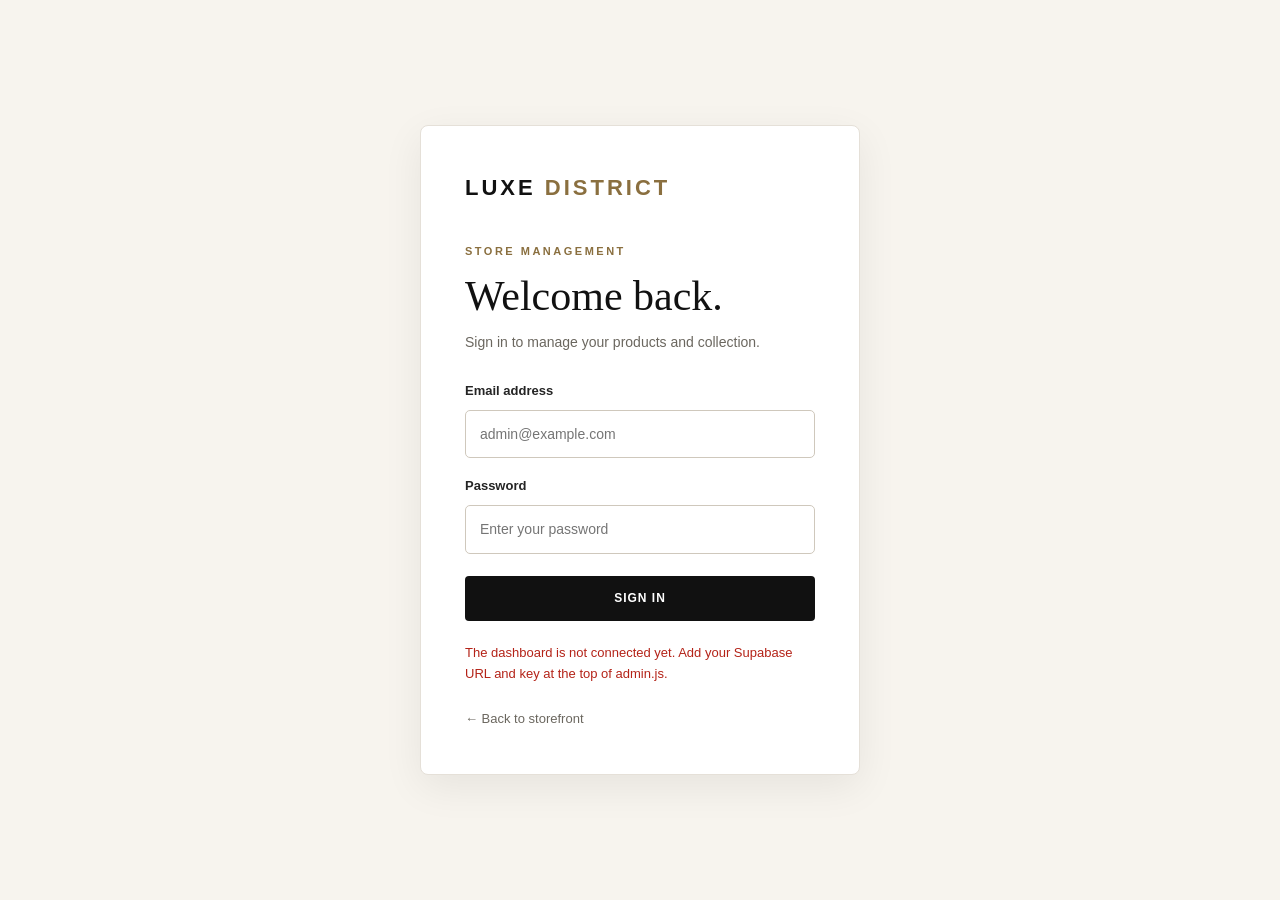
==== admin.html @ e8823451 "Add files via upload" ====
<!DOCTYPE html>
<html lang="en">
<head>
    <meta charset="UTF-8">
    <meta name="viewport" content="width=device-width, initial-scale=1.0">
    <!-- Keeps the admin page out of Google and other search engines -->
    <meta name="robots" content="noindex, nofollow">

    <title>LUXE DISTRICT | Admin Dashboard</title>
    <meta name="description" content="Manage products and inventory for LUXE DISTRICT.">

    <link rel="stylesheet" href="css/admin.css">

    <!-- Supabase library, pinned to one exact version (confirm it on npmjs.com/package/@supabase/supabase-js) -->
    <script src="https://cdn.jsdelivr.net/npm/@supabase/supabase-js@2.45.4/dist/umd/supabase.min.js" defer></script>
    <script src="js/admin.js" defer></script>
</head>

<body>

<div class="admin-page">

    <!-- ========== LOGIN ========== -->
    <main id="login-section" class="login-section">
        <div class="login-card">

            <a href="index.html" class="admin-brand">LUXE <span>DISTRICT</span></a>

            <p class="admin-label">STORE MANAGEMENT</p>
            <h1>Welcome back.</h1>
            <p class="login-description">Sign in to manage your products and collection.</p>

            <form id="login-form">
                <div class="form-group">
                    <label for="login-email">Email address</label>
                    <input type="email" id="login-email" name="email" placeholder="admin@example.com" autocomplete="username" required>
                </div>

                <div class="form-group">
                    <label for="login-password">Password</label>
                    <input type="password" id="login-password" name="password" placeholder="Enter your password" autocomplete="current-password" required>
                </div>

                <button type="submit" id="login-button" class="primary-button">Sign In</button>

                <p id="login-message" class="form-message" role="status" aria-live="polite" hidden></p>
            </form>

            <noscript><p class="form-message">Please turn on JavaScript to sign in.</p></noscript>

            <a href="index.html" class="back-link">← Back to storefront</a>

        </div>
    </main>


    <!-- ========== DASHBOARD ========== -->
    <div id="dashboard-section" hidden>

        <header class="dashboard-header">
            <a href="index.html" class="admin-brand">LUXE <span>DISTRICT</span></a>

            <div class="dashboard-header-actions">
                <a href="index.html" class="secondary-button" target="_blank" rel="noopener noreferrer">View Store</a>
                <button type="button" id="logout-button" class="logout-button">Log Out</button>
            </div>
        </header>

        <main class="dashboard-content">

            <div class="dashboard-heading">
                <div>
                    <p class="admin-label">STORE MANAGEMENT</p>
                    <h1 id="dashboard-title" tabindex="-1">Dashboard</h1>
                    <p class="dashboard-description">Manage your collection from one place.</p>
                </div>

                <div class="dashboard-status">
                    <span class="status-dot" aria-hidden="true"></span>
                    Admin Panel
                </div>
            </div>

            <div id="dashboard-message" class="dashboard-message" role="status" aria-live="polite" hidden></div>


            <!-- ===== ADD / EDIT PRODUCT ===== -->
            <section class="admin-panel product-editor" aria-labelledby="editor-heading">

                <div class="panel-heading">
                    <div>
                        <p class="admin-label">INVENTORY</p>
                        <h2 id="editor-heading">Add a new product</h2>
                    </div>
                    <span class="panel-number" aria-hidden="true">01</span>
                </div>

                <form id="product-form">
                    <input type="hidden" id="product-id">

                    <div class="form-grid">

                        <div class="form-group full-width">
                            <label for="product-name">Product name *</label>
                            <input type="text" id="product-name" name="name" placeholder="e.g. The Signature Handbag" maxlength="120" required>
                        </div>

                        <div class="form-group">
                            <label for="product-category">Category *</label>
                            <select id="product-category" name="category" required>
                                <option value="">Select a category</option>
                                <option value="clothing">Clothing</option>
                                <option value="bags">Bags</option>
                                <option value="shoes">Shoes</option>
                                <option value="perfume">Fragrances</option>
                            </select>
                        </div>

                        <div class="form-group">
                            <label for="product-price">Selling price (₦) *</label>
                            <input type="number" id="product-price" name="price" placeholder="35000" min="0" step="0.01" inputmode="decimal" required>
                        </div>

                        <div class="form-group">
                            <label for="product-old-price">Previous price (₦)</label>
                            <input type="number" id="product-old-price" name="old_price" placeholder="45000" min="0" step="0.01" inputmode="decimal">
                        </div>

                        <div class="form-group">
                            <label for="product-stock">Available stock *</label>
                            <input type="number" id="product-stock" name="stock" value="1" min="0" step="1" inputmode="numeric" required>
                        </div>

                        <div class="form-group">
                            <label for="product-badge">Product badge</label>
                            <select id="product-badge" name="badge">
                                <option value="">No badge</option>
                                <option value="NEW">NEW</option>
                                <option value="SALE">SALE</option>
                                <option value="BESTSELLER">BESTSELLER</option>
                                <option value="LIMITED EDITION">LIMITED EDITION</option>
                            </select>
                        </div>

                        <div class="form-group full-width">
                            <label for="product-image">Product image *</label>
                            <input type="file" id="product-image" name="image" accept="image/jpeg,image/png,image/webp,image/avif" aria-describedby="image-help">

                            <small class="field-help" id="image-help">
                                Choose an image from your computer. Maximum file size: 5 MB.
                                When editing, select a new image only if you want to replace the existing one.
                            </small>

                            <div id="image-preview-container" class="image-preview-container" hidden>
                                <img id="image-preview" src="" alt="Product image preview">
                                <button type="button" id="remove-preview-button" class="text-button" hidden>Clear selected image</button>
                            </div>
                        </div>

                        <div class="form-group full-width">
                            <label for="product-description">Product description *</label>
                            <textarea id="product-description" name="description" rows="5" maxlength="2000" placeholder="Describe the product..." required></textarea>
                        </div>

                        <div class="form-group full-width">
                            <label class="checkbox-label">
                                <input type="checkbox" id="product-active" checked>
                                <span>Make this product visible in the store</span>
                            </label>
                        </div>

                    </div>

                    <div class="form-actions">
                        <button type="submit" id="save-product-button" class="primary-button">Save Product</button>
                        <button type="button" id="cancel-edit-button" class="secondary-button" hidden>Cancel Editing</button>
                    </div>
                </form>

            </section>


            <!-- ===== HOMEPAGE FEATURE CARDS ===== -->
            <section class="admin-panel" aria-labelledby="homepage-cards-heading">

                <div class="panel-heading">
                    <div>
                        <p class="admin-label">STOREFRONT CONTENT</p>
                        <h2 id="homepage-cards-heading">Homepage Feature Cards</h2>
                        <p class="dashboard-description">
                            Update the images and text displayed in the "New to the District" section.
                        </p>
                    </div>
                    <span class="panel-number" aria-hidden="true">02</span>
                </div>

                <form id="homepage-cards-form">

                <!-- Card 1 -->
                <div class="card-editor" role="group" aria-labelledby="card-1-title">

                    <div class="card-editor-header">
                        <h3 id="card-1-title">Card 1 — Everyday Edit</h3>
                        <span class="unsaved-badge" id="card-1-unsaved" hidden>Unsaved changes</span>
                    </div>

                    <div class="card-editor-layout">

                        <div class="form-grid card-editor-fields">

                            <div class="form-group">
                                <label for="card-1-eyebrow">Eyebrow text</label>
                                <input type="text" id="card-1-eyebrow" maxlength="80" required>
                            </div>

                            <div class="form-group">
                                <label for="card-1-heading">Heading</label>
                                <input type="text" id="card-1-heading" maxlength="120" required>
                            </div>

                            <div class="form-group full-width">
                                <label for="card-1-image-url">Image URL (optional)</label>
                                <input type="url" id="card-1-image-url" placeholder="Paste an HTTPS image URL, or leave blank to upload">

                                <small class="field-help">
                                    Enter an image URL OR upload an image below. If both are provided,
                                    the uploaded image will be used.
                                </small>

                                <label for="card-1-image-file">Upload image from your computer</label>
                                <input type="file" id="card-1-image-file" accept="image/jpeg,image/png,image/webp,image/avif">

                                <button type="button" id="card-1-remove-image" class="secondary-button" hidden>Remove Selected Image</button>

                                <small class="field-help">Accepted formats: JPEG, PNG, WebP, AVIF. Maximum size: 5 MB.</small>
                            </div>

                            <div class="form-group">
                                <label for="card-1-image-alt">Image description</label>
                                <input type="text" id="card-1-image-alt" value="Woman in a modern everyday outfit" maxlength="200" required>
                            </div>

                            <div class="form-group">
                                <label for="card-1-link-url">Destination link</label>
                                <input type="text" id="card-1-link-url" value="#shop" maxlength="500" placeholder="#shop" required>
                            </div>

                        </div>

                        <!-- Live preview: only changes in this admin page until you click Save -->
                        <aside class="card-live-preview" aria-label="Live preview of the first homepage card">
                            <p class="admin-label">Live preview</p>

                            <div class="live-card is-empty" id="card-1-live-frame">
                                <img
                                    id="card-1-image-preview"
                                    class="homepage-image-preview"
                                    alt="Preview of the first homepage feature image"
                                    hidden
                                >
                                <p class="live-card-empty" id="card-1-live-empty">No image selected</p>

                                <div class="live-card-caption">
                                    <span id="card-1-live-eyebrow"></span>
                                    <p class="live-card-heading" id="card-1-live-heading"></p>
                                </div>
                            </div>

                            <dl class="live-card-meta">
                                <dt>Image description</dt>
                                <dd id="card-1-live-alt"></dd>
                                <dt>Links to</dt>
                                <dd id="card-1-live-link"></dd>
                            </dl>

                            <p class="field-help">
                                Preview only. Your storefront changes after you click
                                &ldquo;Save Homepage Cards&rdquo;.
                            </p>
                        </aside>

                    </div>
                </div>

                <!-- Card 2 -->
                <div class="card-editor" role="group" aria-labelledby="card-2-title">

                    <div class="card-editor-header">
                        <h3 id="card-2-title">Card 2 — Accessory Edit</h3>
                        <span class="unsaved-badge" id="card-2-unsaved" hidden>Unsaved changes</span>
                    </div>

                    <div class="card-editor-layout">

                        <div class="form-grid card-editor-fields">

                            <div class="form-group">
                                <label for="card-2-eyebrow">Eyebrow text</label>
                                <input type="text" id="card-2-eyebrow" maxlength="80" required>
                            </div>

                            <div class="form-group">
                                <label for="card-2-heading">Heading</label>
                                <input type="text" id="card-2-heading" maxlength="120" required>
                            </div>

                            <div class="form-group full-width">
                                <label for="card-2-image-url">Image URL (optional)</label>
                                <input type="url" id="card-2-image-url" placeholder="Paste an HTTPS image URL, or leave blank to upload">

                                <small class="field-help">
                                    Enter an image URL OR upload an image below. If both are provided,
                                    the uploaded image will be used.
                                </small>

                                <label for="card-2-image-file">Upload image from your computer</label>
                                <input type="file" id="card-2-image-file" accept="image/jpeg,image/png,image/webp,image/avif">

                                <button type="button" id="card-2-remove-image" class="secondary-button" hidden>Remove Selected Image</button>

                                <small class="field-help">Accepted formats: JPEG, PNG, WebP, AVIF. Maximum size: 5 MB.</small>
                            </div>

                            <div class="form-group">
                                <label for="card-2-image-alt">Image description</label>
                                <input type="text" id="card-2-image-alt" value="Handbag styled with accessories" maxlength="200" required>
                            </div>

                            <div class="form-group">
                                <label for="card-2-link-url">Destination link</label>
                                <input type="text" id="card-2-link-url" value="#shop" maxlength="500" placeholder="#shop" required>
                            </div>

                        </div>

                        <!-- Live preview: only changes in this admin page until you click Save -->
                        <aside class="card-live-preview" aria-label="Live preview of the second homepage card">
                            <p class="admin-label">Live preview</p>

                            <div class="live-card is-empty" id="card-2-live-frame">
                                <img
                                    id="card-2-image-preview"
                                    class="homepage-image-preview"
                                    alt="Preview of the second homepage feature image"
                                    hidden
                                >
                                <p class="live-card-empty" id="card-2-live-empty">No image selected</p>

                                <div class="live-card-caption">
                                    <span id="card-2-live-eyebrow"></span>
                                    <p class="live-card-heading" id="card-2-live-heading"></p>
                                </div>
                            </div>

                            <dl class="live-card-meta">
                                <dt>Image description</dt>
                                <dd id="card-2-live-alt"></dd>
                                <dt>Links to</dt>
                                <dd id="card-2-live-link"></dd>
                            </dl>

                            <p class="field-help">
                                Preview only. Your storefront changes after you click
                                &ldquo;Save Homepage Cards&rdquo;.
                            </p>
                        </aside>

                    </div>
                </div>

                    <div class="form-actions">
                        <button type="submit" id="save-homepage-cards-button" class="primary-button">Save Homepage Cards</button>
                    </div>

                    <p id="homepage-cards-message" class="form-message" role="status" aria-live="polite" hidden></p>
                </form>

            </section>


            <!-- ===== PRODUCT COLLECTION ===== -->
            <section class="admin-panel inventory-panel" aria-labelledby="inventory-heading">

                <div class="panel-heading">
                    <div>
                        <p class="admin-label">YOUR COLLECTION</p>
                        <h2 id="inventory-heading">Manage products</h2>
                    </div>
                    <span id="product-count" class="product-count" role="status">0 products</span>
                </div>

                <div class="inventory-toolbar">
                    <div class="form-group search-group">
                        <label for="inventory-search">Search products</label>
                        <input type="search" id="inventory-search" placeholder="Search by product name...">
                    </div>

                    <div class="form-group filter-group">
                        <label for="inventory-category-filter">Filter category</label>
                        <select id="inventory-category-filter">
                            <option value="all">All categories</option>
                            <option value="clothing">Clothing</option>
                            <option value="bags">Bags</option>
                            <option value="shoes">Shoes</option>
                            <option value="perfume">Fragrances</option>
                        </select>
                    </div>
                </div>

                <div id="inventory-loading" class="inventory-state">Loading your collection...</div>
                <div id="inventory-empty" class="inventory-state" hidden>No products found.</div>
                <div id="inventory-list" class="inventory-list"></div>

            </section>

            <footer class="dashboard-footer">
                <p>&copy; <span id="admin-year"></span> LUXE DISTRICT</p>
                <p>Premium style. Effortless management.</p>
            </footer>

        </main>

    </div>

</div>

</body>
</html>
---- css/admin.css ----
/* =========================================
   LUXE DISTRICT ADMIN DASHBOARD
   Premium black, ivory and gold design
   ========================================= */

:root {
    --admin-black: #111111;
    --admin-ivory: #F7F4EE;
    --admin-beige: #D8C8B4;
    --admin-gold: #B79A68;
    --admin-gold-text: #8A6F3F; /* darker gold, readable on white */
    --admin-white: #FFFFFF;
    --admin-text: #242424;
    --admin-muted: #6B675F;
    --admin-border: #E5E0D8;
    --admin-success: #286749;
    --admin-danger: #B42318;
    --admin-radius: 8px;
    --admin-shadow: 0 12px 40px rgba(17, 17, 17, 0.07);
}

* { box-sizing: border-box; }
html { scroll-behavior: smooth; }
body { margin: 0; background: var(--admin-ivory); color: var(--admin-text); font-family: Arial, Helvetica, sans-serif; font-size: 14px; line-height: 1.6; }
button, input, select, textarea { font: inherit; }
button { cursor: pointer; }
button:disabled { cursor: not-allowed; opacity: 0.65; }
a { color: inherit; text-decoration: none; }
[hidden] { display: none !important; }

/* Visible keyboard focus */
button:focus-visible, a:focus-visible, summary:focus-visible { outline: 2px solid var(--admin-gold-text); outline-offset: 3px; }
h1:focus { outline: none; }


/* BRAND */
.admin-brand { display: inline-block; color: var(--admin-black); font-size: 22px; font-weight: 800; letter-spacing: 3px; white-space: nowrap; }
.admin-brand span { color: var(--admin-gold-text); }
.admin-label { margin: 0 0 10px; color: var(--admin-gold-text); font-size: 11px; font-weight: 800; letter-spacing: 2.5px; text-transform: uppercase; }


/* LOGIN */
.admin-page { min-height: 100vh; }
.login-section { display: flex; flex-direction: column; align-items: center; justify-content: center; min-height: 100vh; padding: 35px 20px; }
.login-card { width: 100%; max-width: 440px; padding: 44px; background: var(--admin-white); border: 1px solid var(--admin-border); border-radius: var(--admin-radius); box-shadow: var(--admin-shadow); }
.login-card > .admin-brand { margin-bottom: 38px; }
.login-card h1 { margin: 0 0 10px; color: var(--admin-black); font-family: Georgia, "Times New Roman", serif; font-size: clamp(32px, 5vw, 42px); font-weight: 400; line-height: 1.2; }
.login-description, .dashboard-description { margin: 0 0 28px; color: var(--admin-muted); }
#login-form { display: grid; gap: 18px; }
.back-link { display: inline-block; margin-top: 25px; color: var(--admin-muted); font-size: 13px; transition: color 0.2s ease; }
.back-link:hover { color: var(--admin-gold-text); }


/* FORMS */
.form-group { display: flex; flex-direction: column; gap: 8px; min-width: 0; }
.form-group label { color: var(--admin-text); font-size: 13px; font-weight: 700; }
.form-group input, .form-group select, .form-group textarea { width: 100%; min-height: 46px; padding: 12px 14px; color: var(--admin-text); background: var(--admin-white); border: 1px solid #CFC8BC; border-radius: 5px; transition: border-color 0.2s ease, box-shadow 0.2s ease; }
.form-group textarea { min-height: 120px; resize: vertical; }
.form-group input:focus, .form-group select:focus, .form-group textarea:focus { outline: none; border-color: var(--admin-gold-text); box-shadow: 0 0 0 3px rgba(138, 111, 63, 0.28); }
.form-group input[type="file"] { padding: 10px; }
.field-help { color: var(--admin-muted); font-size: 12px; line-height: 1.7; }
.form-message { min-height: 20px; margin: 4px 0 0; color: var(--admin-danger); font-size: 13px; overflow-wrap: anywhere; }
.form-message.success { color: var(--admin-success); }
.checkbox-label { display: flex; align-items: center; gap: 10px; cursor: pointer; }
.checkbox-label input { width: 18px; height: 18px; min-height: 0; accent-color: var(--admin-black); }
.checkbox-label input:focus-visible { outline: 2px solid var(--admin-gold-text); outline-offset: 3px; }
.checkbox-label span { font-size: 13px; }


/* BUTTONS */
.primary-button, .secondary-button, .logout-button { display: inline-flex; align-items: center; justify-content: center; gap: 8px; min-height: 44px; padding: 12px 20px; border: 1px solid transparent; border-radius: 4px; font-size: 12px; font-weight: 800; letter-spacing: 1px; text-align: center; text-transform: uppercase; transition: background 0.2s ease, color 0.2s ease, border-color 0.2s ease, transform 0.2s ease; }
.primary-button { color: var(--admin-white); background: var(--admin-black); }
.primary-button:hover:not(:disabled) { background: #302B24; transform: translateY(-1px); }
.login-card .primary-button { width: 100%; margin-top: 4px; }
.secondary-button { color: var(--admin-black); background: transparent; border-color: #CFC8BC; }
.secondary-button:hover:not(:disabled) { border-color: var(--admin-gold-text); background: var(--admin-ivory); }
.logout-button { color: var(--admin-white); background: var(--admin-black); }
.logout-button:hover:not(:disabled) { background: #39332B; }
.text-button { padding: 5px 0; color: var(--admin-danger); background: transparent; border: 0; font-size: 13px; text-align: left; }
.text-button:hover { text-decoration: underline; }


/* DASHBOARD HEADER */
.dashboard-header { position: sticky; top: 0; z-index: 10; display: flex; align-items: center; justify-content: space-between; gap: 20px; min-height: 76px; padding: 15px 5%; background: var(--admin-white); border-bottom: 1px solid var(--admin-border); }
.dashboard-header-actions { display: flex; align-items: center; gap: 12px; }


/* DASHBOARD CONTENT */
.dashboard-content { width: min(1180px, 90%); margin: 0 auto; padding: 48px 0 25px; }
.dashboard-heading { display: flex; align-items: flex-end; justify-content: space-between; gap: 20px; margin-bottom: 32px; }
.dashboard-heading h1 { margin: 0 0 8px; color: var(--admin-black); font-family: Georgia, "Times New Roman", serif; font-size: clamp(36px, 5vw, 52px); font-weight: 400; line-height: 1.1; }
.dashboard-description { margin-bottom: 0; }
.dashboard-status { display: inline-flex; align-items: center; gap: 8px; padding: 8px 12px; color: var(--admin-muted); background: var(--admin-white); border: 1px solid var(--admin-border); border-radius: 30px; font-size: 12px; white-space: nowrap; }
.status-dot { width: 7px; height: 7px; background: var(--admin-success); border-radius: 50%; }


/* PANELS */
.admin-panel { margin-bottom: 26px; padding: 30px; background: var(--admin-white); border: 1px solid var(--admin-border); border-radius: var(--admin-radius); box-shadow: 0 4px 18px rgba(17, 17, 17, 0.025); }
.panel-heading { display: flex; align-items: center; justify-content: space-between; gap: 20px; margin-bottom: 28px; padding-bottom: 20px; border-bottom: 1px solid var(--admin-border); }
.panel-heading h2 { margin: 0; color: var(--admin-black); font-family: Georgia, "Times New Roman", serif; font-size: 26px; font-weight: 400; line-height: 1.3; }
.panel-number { color: var(--admin-beige); font-family: Georgia, "Times New Roman", serif; font-size: 36px; }
.product-count { color: var(--admin-muted); font-size: 13px; }


/* PRODUCT EDITOR */
.form-grid { display: grid; grid-template-columns: repeat(2, minmax(0, 1fr)); gap: 22px; }
.full-width { grid-column: 1 / -1; }
.form-actions { display: flex; flex-wrap: wrap; gap: 12px; margin-top: 28px; padding-top: 22px; border-top: 1px solid var(--admin-border); }
.image-preview-container { display: flex; flex-direction: column; align-items: flex-start; gap: 10px; margin-top: 12px; }
.image-preview-container img { display: block; width: 160px; height: 180px; object-fit: cover; background: var(--admin-ivory); border: 1px solid var(--admin-border); border-radius: 5px; }


/* INVENTORY TOOLBAR, STATES AND MESSAGES */
.inventory-toolbar { display: grid; grid-template-columns: minmax(0, 2fr) minmax(180px, 1fr); gap: 18px; margin-bottom: 26px; }
.inventory-state { padding: 35px 15px; color: var(--admin-muted); background: var(--admin-ivory); border-radius: 5px; font-size: 14px; text-align: center; }
.dashboard-message { margin-bottom: 22px; padding: 13px 16px; color: var(--admin-text); background: #F0EADF; border-left: 3px solid var(--admin-gold); border-radius: 3px; overflow-wrap: anywhere; }
.dashboard-message.error { color: var(--admin-danger); background: #FEF3F2; border-left-color: var(--admin-danger); }
.dashboard-message.success { color: var(--admin-success); background: #ECFDF3; border-left-color: var(--admin-success); }


/* INVENTORY PRODUCT CARDS (class names match admin.js) */
.inventory-list { display: grid; grid-template-columns: repeat(3, minmax(0, 1fr)); gap: 20px; }
.inventory-item { min-width: 0; overflow: hidden; background: var(--admin-white); border: 1px solid var(--admin-border); border-radius: 6px; transition: box-shadow 0.2s ease, transform 0.2s ease; }
.inventory-item:hover { box-shadow: var(--admin-shadow); transform: translateY(-2px); }
.inventory-item-image { display: block; width: 100%; height: 230px; object-fit: cover; background: var(--admin-ivory); }
.inventory-item-content { padding: 16px; }
.inventory-item-category { margin: 0 0 6px; color: var(--admin-gold-text); font-size: 11px; font-weight: 800; letter-spacing: 1.5px; text-transform: uppercase; }
.inventory-item-name { margin: 0 0 8px; color: var(--admin-black); font-family: Georgia, "Times New Roman", serif; font-size: 19px; font-weight: 400; overflow-wrap: anywhere; }
.inventory-item-price { margin: 0 0 8px; font-weight: 800; }
.inventory-item-stock, .inventory-item-status { margin: 0 0 8px; color: var(--admin-muted); font-size: 12px; }
.inventory-item-status.is-active { color: var(--admin-success); }
.inventory-item-status.is-inactive { color: var(--admin-danger); }
.inventory-item-actions { display: flex; flex-wrap: wrap; gap: 8px; margin-top: 15px; padding-top: 12px; border-top: 1px solid var(--admin-border); }
.inventory-item-actions button { flex: 1; min-width: 75px; min-height: 40px; padding: 9px 10px; color: var(--admin-black); background: var(--admin-ivory); border: 1px solid var(--admin-border); border-radius: 3px; font-size: 11px; font-weight: 800; text-transform: uppercase; }
.inventory-item-actions button:hover { border-color: var(--admin-gold-text); }
.inventory-item-actions button:focus-visible { outline: 2px solid var(--admin-gold-text); outline-offset: 2px; }
.inventory-item-actions .delete-product-button { color: var(--admin-danger); }


/* FOOTER */
.dashboard-footer { display: flex; align-items: center; justify-content: space-between; gap: 15px; padding: 15px 0; color: var(--admin-muted); font-size: 12px; }
.dashboard-footer p { margin: 0; }


/* RESPONSIVE */
@media (max-width: 900px) {
    .inventory-list { grid-template-columns: repeat(2, minmax(0, 1fr)); }
    .inventory-item-image { height: 250px; }
    .dashboard-content { padding-top: 35px; }
}

@media (max-width: 600px) {
    .login-card { padding: 30px 22px; }
    .admin-brand { font-size: 17px; letter-spacing: 2px; }
    .dashboard-header { align-items: flex-start; padding: 15px 5%; }
    .dashboard-header-actions { flex-wrap: wrap; justify-content: flex-end; gap: 7px; }
    .dashboard-header-actions .secondary-button, .dashboard-header-actions .logout-button { min-height: 40px; padding: 9px 12px; font-size: 11px; letter-spacing: 0.5px; }
    .dashboard-content { width: 92%; padding-top: 30px; }
    .dashboard-heading { align-items: flex-start; flex-direction: column; margin-bottom: 24px; }
    .dashboard-heading h1 { font-size: 39px; }
    .admin-panel { padding: 20px 16px; }
    .panel-heading h2 { font-size: 23px; }
    .form-grid { grid-template-columns: 1fr; gap: 18px; }
    .full-width { grid-column: auto; }
    .inventory-toolbar { grid-template-columns: 1fr; gap: 15px; }
    .inventory-list { grid-template-columns: 1fr; gap: 15px; }
    .inventory-item-image { height: 280px; }
    .form-actions { flex-direction: column; }
    .form-actions button { width: 100%; }
    .dashboard-footer { align-items: flex-start; flex-direction: column; gap: 5px; padding-bottom: 25px; }
}

@media (prefers-reduced-motion: reduce) {
    *, *::before, *::after { scroll-behavior: auto !important; transition-duration: 0.01ms !important; animation-duration: 0.01ms !important; animation-iteration-count: 1 !important; }
}

/* HOMEPAGE CARD EDITORS AND LIVE PREVIEW */
.card-editor { margin-bottom: 26px; padding: 24px; background: var(--admin-white); border: 1px solid var(--admin-border); border-radius: var(--admin-radius); }
.card-editor-header { display: flex; align-items: center; justify-content: space-between; gap: 12px; margin-bottom: 22px; }
.card-editor-header h3 { margin: 0; color: var(--admin-black); font-family: Georgia, "Times New Roman", serif; font-size: 21px; font-weight: 400; }
.unsaved-badge { padding: 4px 12px; color: var(--admin-gold-text); background: #F0EADF; border: 1px solid var(--admin-gold); border-radius: 30px; font-size: 12px; font-weight: 800; white-space: nowrap; }
.card-editor-layout { display: grid; grid-template-columns: minmax(0, 1fr) 300px; gap: 32px; align-items: start; }
.card-editor-fields .form-group > label:not(:first-child) { margin-top: 8px; }
.card-editor-fields .secondary-button { align-self: flex-start; }

.card-live-preview { position: sticky; top: 100px; min-width: 0; }
.live-card { position: relative; aspect-ratio: 4 / 5; overflow: hidden; background: var(--admin-beige); border-radius: 4px; }
.live-card::after { position: absolute; inset: 40% 0 0; background: linear-gradient(transparent, rgba(0, 0, 0, 0.62)); content: ""; pointer-events: none; }
.homepage-image-preview { position: absolute; inset: 0; display: block; width: 100%; height: 100%; object-fit: cover; }
.live-card-empty { position: absolute; inset: 0; display: none; place-items: center; margin: 0; padding: 24px; color: var(--admin-muted); font-size: 13px; text-align: center; }
.live-card.is-empty .live-card-empty { display: grid; }
.live-card.is-empty::after { display: none; }
.live-card-caption { position: absolute; right: 18px; bottom: 18px; left: 18px; z-index: 1; color: var(--admin-white); overflow-wrap: anywhere; }
.live-card.is-empty .live-card-caption { color: var(--admin-black); }
.live-card-caption span { font-size: 11px; font-weight: 700; letter-spacing: 1.5px; text-transform: uppercase; }
.live-card-heading { margin: 4px 0 0; font-family: Georgia, "Times New Roman", serif; font-size: 24px; line-height: 1.25; }
.is-placeholder { font-style: italic; opacity: 0.6; }

.live-card-meta { margin: 14px 0 10px; font-size: 13px; }
.live-card-meta dt { color: var(--admin-muted); font-size: 11px; font-weight: 800; letter-spacing: 1px; text-transform: uppercase; }
.live-card-meta dd { margin: 2px 0 10px; overflow-wrap: anywhere; }
.live-card-meta .is-invalid { color: var(--admin-danger); font-style: normal; opacity: 1; }

@media (max-width: 900px) {
    .card-editor-layout { grid-template-columns: 1fr; gap: 24px; }
    .card-live-preview { position: static; max-width: 320px; }
}
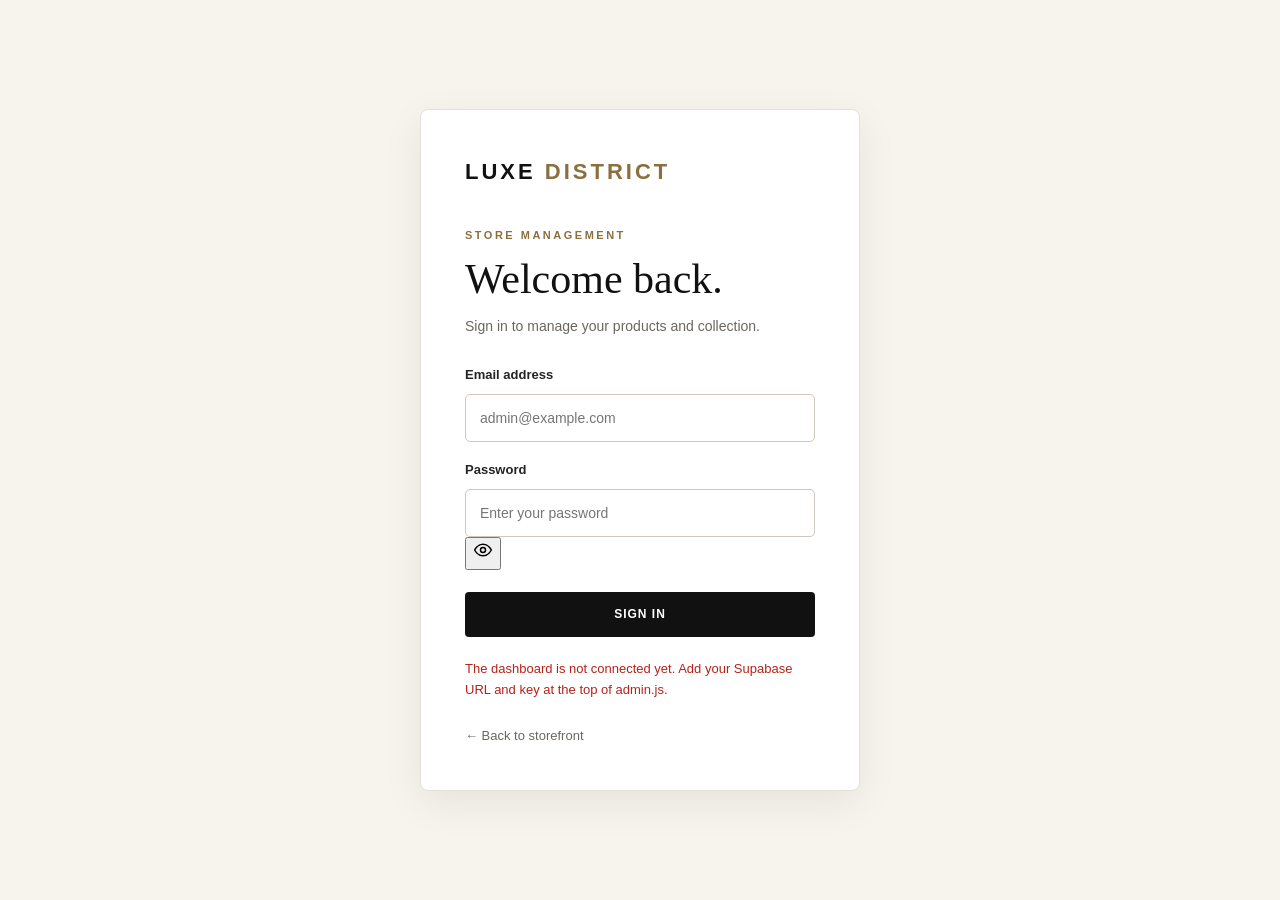
==== commit 5e38aed6: "Add files via upload" ====
--- a/admin.html
+++ b/admin.html
@@ -1,428 +1,442 @@
-<!DOCTYPE html>
-<html lang="en">
-<head>
-    <meta charset="UTF-8">
-    <meta name="viewport" content="width=device-width, initial-scale=1.0">
-    <!-- Keeps the admin page out of Google and other search engines -->
-    <meta name="robots" content="noindex, nofollow">
-
-    <title>LUXE DISTRICT | Admin Dashboard</title>
-    <meta name="description" content="Manage products and inventory for LUXE DISTRICT.">
-
-    <link rel="stylesheet" href="css/admin.css">
-
-    <!-- Supabase library, pinned to one exact version (confirm it on npmjs.com/package/@supabase/supabase-js) -->
-    <script src="https://cdn.jsdelivr.net/npm/@supabase/supabase-js@2.45.4/dist/umd/supabase.min.js" defer></script>
-    <script src="js/admin.js" defer></script>
-</head>
-
-<body>
-
-<div class="admin-page">
-
-    <!-- ========== LOGIN ========== -->
-    <main id="login-section" class="login-section">
-        <div class="login-card">
-
-            <a href="index.html" class="admin-brand">LUXE <span>DISTRICT</span></a>
-
-            <p class="admin-label">STORE MANAGEMENT</p>
-            <h1>Welcome back.</h1>
-            <p class="login-description">Sign in to manage your products and collection.</p>
-
-            <form id="login-form">
-                <div class="form-group">
-                    <label for="login-email">Email address</label>
-                    <input type="email" id="login-email" name="email" placeholder="admin@example.com" autocomplete="username" required>
-                </div>
-
-                <div class="form-group">
-                    <label for="login-password">Password</label>
-                    <input type="password" id="login-password" name="password" placeholder="Enter your password" autocomplete="current-password" required>
-                </div>
-
-                <button type="submit" id="login-button" class="primary-button">Sign In</button>
-
-                <p id="login-message" class="form-message" role="status" aria-live="polite" hidden></p>
-            </form>
-
-            <noscript><p class="form-message">Please turn on JavaScript to sign in.</p></noscript>
-
-            <a href="index.html" class="back-link">← Back to storefront</a>
-
-        </div>
-    </main>
-
-
-    <!-- ========== DASHBOARD ========== -->
-    <div id="dashboard-section" hidden>
-
-        <header class="dashboard-header">
-            <a href="index.html" class="admin-brand">LUXE <span>DISTRICT</span></a>
-
-            <div class="dashboard-header-actions">
-                <a href="index.html" class="secondary-button" target="_blank" rel="noopener noreferrer">View Store</a>
-                <button type="button" id="logout-button" class="logout-button">Log Out</button>
-            </div>
-        </header>
-
-        <main class="dashboard-content">
-
-            <div class="dashboard-heading">
-                <div>
-                    <p class="admin-label">STORE MANAGEMENT</p>
-                    <h1 id="dashboard-title" tabindex="-1">Dashboard</h1>
-                    <p class="dashboard-description">Manage your collection from one place.</p>
-                </div>
-
-                <div class="dashboard-status">
-                    <span class="status-dot" aria-hidden="true"></span>
-                    Admin Panel
-                </div>
-            </div>
-
-            <div id="dashboard-message" class="dashboard-message" role="status" aria-live="polite" hidden></div>
-
-
-            <!-- ===== ADD / EDIT PRODUCT ===== -->
-            <section class="admin-panel product-editor" aria-labelledby="editor-heading">
-
-                <div class="panel-heading">
-                    <div>
-                        <p class="admin-label">INVENTORY</p>
-                        <h2 id="editor-heading">Add a new product</h2>
-                    </div>
-                    <span class="panel-number" aria-hidden="true">01</span>
-                </div>
-
-                <form id="product-form">
-                    <input type="hidden" id="product-id">
-
-                    <div class="form-grid">
-
-                        <div class="form-group full-width">
-                            <label for="product-name">Product name *</label>
-                            <input type="text" id="product-name" name="name" placeholder="e.g. The Signature Handbag" maxlength="120" required>
-                        </div>
-
-                        <div class="form-group">
-                            <label for="product-category">Category *</label>
-                            <select id="product-category" name="category" required>
-                                <option value="">Select a category</option>
-                                <option value="clothing">Clothing</option>
-                                <option value="bags">Bags</option>
-                                <option value="shoes">Shoes</option>
-                                <option value="perfume">Fragrances</option>
-                            </select>
-                        </div>
-
-                        <div class="form-group">
-                            <label for="product-price">Selling price (₦) *</label>
-                            <input type="number" id="product-price" name="price" placeholder="35000" min="0" step="0.01" inputmode="decimal" required>
-                        </div>
-
-                        <div class="form-group">
-                            <label for="product-old-price">Previous price (₦)</label>
-                            <input type="number" id="product-old-price" name="old_price" placeholder="45000" min="0" step="0.01" inputmode="decimal">
-                        </div>
-
-                        <div class="form-group">
-                            <label for="product-stock">Available stock *</label>
-                            <input type="number" id="product-stock" name="stock" value="1" min="0" step="1" inputmode="numeric" required>
-                        </div>
-
-                        <div class="form-group">
-                            <label for="product-badge">Product badge</label>
-                            <select id="product-badge" name="badge">
-                                <option value="">No badge</option>
-                                <option value="NEW">NEW</option>
-                                <option value="SALE">SALE</option>
-                                <option value="BESTSELLER">BESTSELLER</option>
-                                <option value="LIMITED EDITION">LIMITED EDITION</option>
-                            </select>
-                        </div>
-
-                        <div class="form-group full-width">
-                            <label for="product-image">Product image *</label>
-                            <input type="file" id="product-image" name="image" accept="image/jpeg,image/png,image/webp,image/avif" aria-describedby="image-help">
-
-                            <small class="field-help" id="image-help">
-                                Choose an image from your computer. Maximum file size: 5 MB.
-                                When editing, select a new image only if you want to replace the existing one.
-                            </small>
-
-                            <div id="image-preview-container" class="image-preview-container" hidden>
-                                <img id="image-preview" src="" alt="Product image preview">
-                                <button type="button" id="remove-preview-button" class="text-button" hidden>Clear selected image</button>
-                            </div>
-                        </div>
-
-                        <div class="form-group full-width">
-                            <label for="product-description">Product description *</label>
-                            <textarea id="product-description" name="description" rows="5" maxlength="2000" placeholder="Describe the product..." required></textarea>
-                        </div>
-
-                        <div class="form-group full-width">
-                            <label class="checkbox-label">
-                                <input type="checkbox" id="product-active" checked>
-                                <span>Make this product visible in the store</span>
-                            </label>
-                        </div>
-
-                    </div>
-
-                    <div class="form-actions">
-                        <button type="submit" id="save-product-button" class="primary-button">Save Product</button>
-                        <button type="button" id="cancel-edit-button" class="secondary-button" hidden>Cancel Editing</button>
-                    </div>
-                </form>
-
-            </section>
-
-
-            <!-- ===== HOMEPAGE FEATURE CARDS ===== -->
-            <section class="admin-panel" aria-labelledby="homepage-cards-heading">
-
-                <div class="panel-heading">
-                    <div>
-                        <p class="admin-label">STOREFRONT CONTENT</p>
-                        <h2 id="homepage-cards-heading">Homepage Feature Cards</h2>
-                        <p class="dashboard-description">
-                            Update the images and text displayed in the "New to the District" section.
-                        </p>
-                    </div>
-                    <span class="panel-number" aria-hidden="true">02</span>
-                </div>
-
-                <form id="homepage-cards-form">
-
-                <!-- Card 1 -->
-                <div class="card-editor" role="group" aria-labelledby="card-1-title">
-
-                    <div class="card-editor-header">
-                        <h3 id="card-1-title">Card 1 — Everyday Edit</h3>
-                        <span class="unsaved-badge" id="card-1-unsaved" hidden>Unsaved changes</span>
-                    </div>
-
-                    <div class="card-editor-layout">
-
-                        <div class="form-grid card-editor-fields">
-
-                            <div class="form-group">
-                                <label for="card-1-eyebrow">Eyebrow text</label>
-                                <input type="text" id="card-1-eyebrow" maxlength="80" required>
-                            </div>
-
-                            <div class="form-group">
-                                <label for="card-1-heading">Heading</label>
-                                <input type="text" id="card-1-heading" maxlength="120" required>
-                            </div>
-
-                            <div class="form-group full-width">
-                                <label for="card-1-image-url">Image URL (optional)</label>
-                                <input type="url" id="card-1-image-url" placeholder="Paste an HTTPS image URL, or leave blank to upload">
-
-                                <small class="field-help">
-                                    Enter an image URL OR upload an image below. If both are provided,
-                                    the uploaded image will be used.
-                                </small>
-
-                                <label for="card-1-image-file">Upload image from your computer</label>
-                                <input type="file" id="card-1-image-file" accept="image/jpeg,image/png,image/webp,image/avif">
-
-                                <button type="button" id="card-1-remove-image" class="secondary-button" hidden>Remove Selected Image</button>
-
-                                <small class="field-help">Accepted formats: JPEG, PNG, WebP, AVIF. Maximum size: 5 MB.</small>
-                            </div>
-
-                            <div class="form-group">
-                                <label for="card-1-image-alt">Image description</label>
-                                <input type="text" id="card-1-image-alt" value="Woman in a modern everyday outfit" maxlength="200" required>
-                            </div>
-
-                            <div class="form-group">
-                                <label for="card-1-link-url">Destination link</label>
-                                <input type="text" id="card-1-link-url" value="#shop" maxlength="500" placeholder="#shop" required>
-                            </div>
-
-                        </div>
-
-                        <!-- Live preview: only changes in this admin page until you click Save -->
-                        <aside class="card-live-preview" aria-label="Live preview of the first homepage card">
-                            <p class="admin-label">Live preview</p>
-
-                            <div class="live-card is-empty" id="card-1-live-frame">
-                                <img
-                                    id="card-1-image-preview"
-                                    class="homepage-image-preview"
-                                    alt="Preview of the first homepage feature image"
-                                    hidden
-                                >
-                                <p class="live-card-empty" id="card-1-live-empty">No image selected</p>
-
-                                <div class="live-card-caption">
-                                    <span id="card-1-live-eyebrow"></span>
-                                    <p class="live-card-heading" id="card-1-live-heading"></p>
-                                </div>
-                            </div>
-
-                            <dl class="live-card-meta">
-                                <dt>Image description</dt>
-                                <dd id="card-1-live-alt"></dd>
-                                <dt>Links to</dt>
-                                <dd id="card-1-live-link"></dd>
-                            </dl>
-
-                            <p class="field-help">
-                                Preview only. Your storefront changes after you click
-                                &ldquo;Save Homepage Cards&rdquo;.
-                            </p>
-                        </aside>
-
-                    </div>
-                </div>
-
-                <!-- Card 2 -->
-                <div class="card-editor" role="group" aria-labelledby="card-2-title">
-
-                    <div class="card-editor-header">
-                        <h3 id="card-2-title">Card 2 — Accessory Edit</h3>
-                        <span class="unsaved-badge" id="card-2-unsaved" hidden>Unsaved changes</span>
-                    </div>
-
-                    <div class="card-editor-layout">
-
-                        <div class="form-grid card-editor-fields">
-
-                            <div class="form-group">
-                                <label for="card-2-eyebrow">Eyebrow text</label>
-                                <input type="text" id="card-2-eyebrow" maxlength="80" required>
-                            </div>
-
-                            <div class="form-group">
-                                <label for="card-2-heading">Heading</label>
-                                <input type="text" id="card-2-heading" maxlength="120" required>
-                            </div>
-
-                            <div class="form-group full-width">
-                                <label for="card-2-image-url">Image URL (optional)</label>
-                                <input type="url" id="card-2-image-url" placeholder="Paste an HTTPS image URL, or leave blank to upload">
-
-                                <small class="field-help">
-                                    Enter an image URL OR upload an image below. If both are provided,
-                                    the uploaded image will be used.
-                                </small>
-
-                                <label for="card-2-image-file">Upload image from your computer</label>
-                                <input type="file" id="card-2-image-file" accept="image/jpeg,image/png,image/webp,image/avif">
-
-                                <button type="button" id="card-2-remove-image" class="secondary-button" hidden>Remove Selected Image</button>
-
-                                <small class="field-help">Accepted formats: JPEG, PNG, WebP, AVIF. Maximum size: 5 MB.</small>
-                            </div>
-
-                            <div class="form-group">
-                                <label for="card-2-image-alt">Image description</label>
-                                <input type="text" id="card-2-image-alt" value="Handbag styled with accessories" maxlength="200" required>
-                            </div>
-
-                            <div class="form-group">
-                                <label for="card-2-link-url">Destination link</label>
-                                <input type="text" id="card-2-link-url" value="#shop" maxlength="500" placeholder="#shop" required>
-                            </div>
-
-                        </div>
-
-                        <!-- Live preview: only changes in this admin page until you click Save -->
-                        <aside class="card-live-preview" aria-label="Live preview of the second homepage card">
-                            <p class="admin-label">Live preview</p>
-
-                            <div class="live-card is-empty" id="card-2-live-frame">
-                                <img
-                                    id="card-2-image-preview"
-                                    class="homepage-image-preview"
-                                    alt="Preview of the second homepage feature image"
-                                    hidden
-                                >
-                                <p class="live-card-empty" id="card-2-live-empty">No image selected</p>
-
-                                <div class="live-card-caption">
-                                    <span id="card-2-live-eyebrow"></span>
-                                    <p class="live-card-heading" id="card-2-live-heading"></p>
-                                </div>
-                            </div>
-
-                            <dl class="live-card-meta">
-                                <dt>Image description</dt>
-                                <dd id="card-2-live-alt"></dd>
-                                <dt>Links to</dt>
-                                <dd id="card-2-live-link"></dd>
-                            </dl>
-
-                            <p class="field-help">
-                                Preview only. Your storefront changes after you click
-                                &ldquo;Save Homepage Cards&rdquo;.
-                            </p>
-                        </aside>
-
-                    </div>
-                </div>
-
-                    <div class="form-actions">
-                        <button type="submit" id="save-homepage-cards-button" class="primary-button">Save Homepage Cards</button>
-                    </div>
-
-                    <p id="homepage-cards-message" class="form-message" role="status" aria-live="polite" hidden></p>
-                </form>
-
-            </section>
-
-
-            <!-- ===== PRODUCT COLLECTION ===== -->
-            <section class="admin-panel inventory-panel" aria-labelledby="inventory-heading">
-
-                <div class="panel-heading">
-                    <div>
-                        <p class="admin-label">YOUR COLLECTION</p>
-                        <h2 id="inventory-heading">Manage products</h2>
-                    </div>
-                    <span id="product-count" class="product-count" role="status">0 products</span>
-                </div>
-
-                <div class="inventory-toolbar">
-                    <div class="form-group search-group">
-                        <label for="inventory-search">Search products</label>
-                        <input type="search" id="inventory-search" placeholder="Search by product name...">
-                    </div>
-
-                    <div class="form-group filter-group">
-                        <label for="inventory-category-filter">Filter category</label>
-                        <select id="inventory-category-filter">
-                            <option value="all">All categories</option>
-                            <option value="clothing">Clothing</option>
-                            <option value="bags">Bags</option>
-                            <option value="shoes">Shoes</option>
-                            <option value="perfume">Fragrances</option>
-                        </select>
-                    </div>
-                </div>
-
-                <div id="inventory-loading" class="inventory-state">Loading your collection...</div>
-                <div id="inventory-empty" class="inventory-state" hidden>No products found.</div>
-                <div id="inventory-list" class="inventory-list"></div>
-
-            </section>
-
-            <footer class="dashboard-footer">
-                <p>&copy; <span id="admin-year"></span> LUXE DISTRICT</p>
-                <p>Premium style. Effortless management.</p>
-            </footer>
-
-        </main>
-
-    </div>
-
-</div>
-
-</body>
+<!DOCTYPE html>
+<html lang="en">
+<head>
+    <meta charset="UTF-8">
+    <meta name="viewport" content="width=device-width, initial-scale=1.0">
+    <!-- Keeps the admin page out of Google and other search engines -->
+    <meta name="robots" content="noindex, nofollow">
+
+    <title>LUXE DISTRICT | Admin Dashboard</title>
+    <meta name="description" content="Manage products and inventory for LUXE DISTRICT.">
+
+    <link rel="stylesheet" href="css/admin.css">
+
+    <!-- Supabase library, pinned to one exact version (confirm it on npmjs.com/package/@supabase/supabase-js) -->
+    <script src="https://cdn.jsdelivr.net/npm/@supabase/supabase-js@2.45.4/dist/umd/supabase.min.js" defer></script>
+    <script src="js/admin.js" defer></script>
+</head>
+
+<body>
+
+<div class="admin-page">
+
+    <!-- ========== LOGIN ========== -->
+    <main id="login-section" class="login-section">
+        <div class="login-card">
+
+            <a href="index.html" class="admin-brand">LUXE <span>DISTRICT</span></a>
+
+            <p class="admin-label">STORE MANAGEMENT</p>
+            <h1>Welcome back.</h1>
+            <p class="login-description">Sign in to manage your products and collection.</p>
+
+            <form id="login-form">
+                <div class="form-group">
+                    <label for="login-email">Email address</label>
+                    <input type="email" id="login-email" name="email" placeholder="admin@example.com" autocomplete="username" required>
+                </div>
+
+                <div class="form-group">
+                    <label for="login-password">Password</label>
+                    <div class="password-field">
+                        <input type="password" id="login-password" name="password" placeholder="Enter your password" autocomplete="current-password" required>
+                        <button type="button" id="password-toggle" class="password-toggle" aria-label="Show password" aria-pressed="false" aria-controls="login-password">
+                            <svg class="icon-eye" width="20" height="20" viewBox="0 0 24 24" fill="none" stroke="currentColor" stroke-width="1.8" stroke-linecap="round" stroke-linejoin="round" aria-hidden="true" focusable="false">
+                                <path d="M2 12s3.6-7 10-7 10 7 10 7-3.6 7-10 7S2 12 2 12z"></path>
+                                <circle cx="12" cy="12" r="3"></circle>
+                            </svg>
+                            <svg class="icon-eye-off" width="20" height="20" viewBox="0 0 24 24" fill="none" stroke="currentColor" stroke-width="1.8" stroke-linecap="round" stroke-linejoin="round" aria-hidden="true" focusable="false" hidden>
+                                <path d="M17.9 17.9A10.1 10.1 0 0 1 12 19c-6.4 0-10-7-10-7a18.4 18.4 0 0 1 4.1-5.1"></path>
+                                <path d="M9.9 5.2A9.7 9.7 0 0 1 12 5c6.4 0 10 7 10 7a18.5 18.5 0 0 1-2.2 3.2"></path>
+                                <path d="M14.1 14.1a3 3 0 1 1-4.2-4.2"></path>
+                                <path d="M2 2l20 20"></path>
+                            </svg>
+                        </button>
+                    </div>
+                </div>
+
+                <button type="submit" id="login-button" class="primary-button">Sign In</button>
+
+                <p id="login-message" class="form-message" role="status" aria-live="polite" hidden></p>
+            </form>
+
+            <noscript><p class="form-message">Please turn on JavaScript to sign in.</p></noscript>
+
+            <a href="index.html" class="back-link">← Back to storefront</a>
+
+        </div>
+    </main>
+
+
+    <!-- ========== DASHBOARD ========== -->
+    <div id="dashboard-section" hidden>
+
+        <header class="dashboard-header">
+            <a href="index.html" class="admin-brand">LUXE <span>DISTRICT</span></a>
+
+            <div class="dashboard-header-actions">
+                <a href="index.html" class="secondary-button" target="_blank" rel="noopener noreferrer">View Store</a>
+                <button type="button" id="logout-button" class="logout-button">Log Out</button>
+            </div>
+        </header>
+
+        <main class="dashboard-content">
+
+            <div class="dashboard-heading">
+                <div>
+                    <p class="admin-label">STORE MANAGEMENT</p>
+                    <h1 id="dashboard-title" tabindex="-1">Dashboard</h1>
+                    <p class="dashboard-description">Manage your collection from one place.</p>
+                </div>
+
+                <div class="dashboard-status">
+                    <span class="status-dot" aria-hidden="true"></span>
+                    Admin Panel
+                </div>
+            </div>
+
+            <div id="dashboard-message" class="dashboard-message" role="status" aria-live="polite" hidden></div>
+
+
+            <!-- ===== ADD / EDIT PRODUCT ===== -->
+            <section class="admin-panel product-editor" aria-labelledby="editor-heading">
+
+                <div class="panel-heading">
+                    <div>
+                        <p class="admin-label">INVENTORY</p>
+                        <h2 id="editor-heading">Add a new product</h2>
+                    </div>
+                    <span class="panel-number" aria-hidden="true">01</span>
+                </div>
+
+                <form id="product-form">
+                    <input type="hidden" id="product-id">
+
+                    <div class="form-grid">
+
+                        <div class="form-group full-width">
+                            <label for="product-name">Product name *</label>
+                            <input type="text" id="product-name" name="name" placeholder="e.g. The Signature Handbag" maxlength="120" required>
+                        </div>
+
+                        <div class="form-group">
+                            <label for="product-category">Category *</label>
+                            <select id="product-category" name="category" required>
+                                <option value="">Select a category</option>
+                                <option value="clothing">Clothing</option>
+                                <option value="bags">Bags</option>
+                                <option value="shoes">Shoes</option>
+                                <option value="perfume">Fragrances</option>
+                            </select>
+                        </div>
+
+                        <div class="form-group">
+                            <label for="product-price">Selling price (₦) *</label>
+                            <input type="number" id="product-price" name="price" placeholder="35000" min="0" step="0.01" inputmode="decimal" required>
+                        </div>
+
+                        <div class="form-group">
+                            <label for="product-old-price">Previous price (₦)</label>
+                            <input type="number" id="product-old-price" name="old_price" placeholder="45000" min="0" step="0.01" inputmode="decimal">
+                        </div>
+
+                        <div class="form-group">
+                            <label for="product-stock">Available stock *</label>
+                            <input type="number" id="product-stock" name="stock" value="1" min="0" step="1" inputmode="numeric" required>
+                        </div>
+
+                        <div class="form-group">
+                            <label for="product-badge">Product badge</label>
+                            <select id="product-badge" name="badge">
+                                <option value="">No badge</option>
+                                <option value="NEW">NEW</option>
+                                <option value="SALE">SALE</option>
+                                <option value="BESTSELLER">BESTSELLER</option>
+                                <option value="LIMITED EDITION">LIMITED EDITION</option>
+                            </select>
+                        </div>
+
+                        <div class="form-group full-width">
+                            <label for="product-image">Product image *</label>
+                            <input type="file" id="product-image" name="image" accept="image/jpeg,image/png,image/webp,image/avif" aria-describedby="image-help">
+
+                            <small class="field-help" id="image-help">
+                                Choose an image from your computer. Maximum file size: 5 MB.
+                                When editing, select a new image only if you want to replace the existing one.
+                            </small>
+
+                            <div id="image-preview-container" class="image-preview-container" hidden>
+                                <img id="image-preview" src="" alt="Product image preview">
+                                <button type="button" id="remove-preview-button" class="text-button" hidden>Clear selected image</button>
+                            </div>
+                        </div>
+
+                        <div class="form-group full-width">
+                            <label for="product-description">Product description *</label>
+                            <textarea id="product-description" name="description" rows="5" maxlength="2000" placeholder="Describe the product..." required></textarea>
+                        </div>
+
+                        <div class="form-group full-width">
+                            <label class="checkbox-label">
+                                <input type="checkbox" id="product-active" checked>
+                                <span>Make this product visible in the store</span>
+                            </label>
+                        </div>
+
+                    </div>
+
+                    <div class="form-actions">
+                        <button type="submit" id="save-product-button" class="primary-button">Save Product</button>
+                        <button type="button" id="cancel-edit-button" class="secondary-button" hidden>Cancel Editing</button>
+                    </div>
+                </form>
+
+            </section>
+
+
+            <!-- ===== HOMEPAGE FEATURE CARDS ===== -->
+            <section class="admin-panel" aria-labelledby="homepage-cards-heading">
+
+                <div class="panel-heading">
+                    <div>
+                        <p class="admin-label">STOREFRONT CONTENT</p>
+                        <h2 id="homepage-cards-heading">Homepage Feature Cards</h2>
+                        <p class="dashboard-description">
+                            Update the images and text displayed in the "New to the District" section.
+                        </p>
+                    </div>
+                    <span class="panel-number" aria-hidden="true">02</span>
+                </div>
+
+                <form id="homepage-cards-form">
+
+                <!-- Card 1 -->
+                <div class="card-editor" role="group" aria-labelledby="card-1-title">
+
+                    <div class="card-editor-header">
+                        <h3 id="card-1-title">Card 1 — Everyday Edit</h3>
+                        <span class="unsaved-badge" id="card-1-unsaved" hidden>Unsaved changes</span>
+                    </div>
+
+                    <div class="card-editor-layout">
+
+                        <div class="form-grid card-editor-fields">
+
+                            <div class="form-group">
+                                <label for="card-1-eyebrow">Eyebrow text</label>
+                                <input type="text" id="card-1-eyebrow" maxlength="80" required>
+                            </div>
+
+                            <div class="form-group">
+                                <label for="card-1-heading">Heading</label>
+                                <input type="text" id="card-1-heading" maxlength="120" required>
+                            </div>
+
+                            <div class="form-group full-width">
+                                <label for="card-1-image-url">Image URL (optional)</label>
+                                <input type="url" id="card-1-image-url" placeholder="Paste an HTTPS image URL, or leave blank to upload">
+
+                                <small class="field-help">
+                                    Enter an image URL OR upload an image below. If both are provided,
+                                    the uploaded image will be used.
+                                </small>
+
+                                <label for="card-1-image-file">Upload image from your computer</label>
+                                <input type="file" id="card-1-image-file" accept="image/jpeg,image/png,image/webp,image/avif">
+
+                                <button type="button" id="card-1-remove-image" class="secondary-button" hidden>Remove Selected Image</button>
+
+                                <small class="field-help">Accepted formats: JPEG, PNG, WebP, AVIF. Maximum size: 5 MB.</small>
+                            </div>
+
+                            <div class="form-group">
+                                <label for="card-1-image-alt">Image description</label>
+                                <input type="text" id="card-1-image-alt" value="Woman in a modern everyday outfit" maxlength="200" required>
+                            </div>
+
+                            <div class="form-group">
+                                <label for="card-1-link-url">Destination link</label>
+                                <input type="text" id="card-1-link-url" value="#shop" maxlength="500" placeholder="#shop" required>
+                            </div>
+
+                        </div>
+
+                        <!-- Live preview: only changes in this admin page until you click Save -->
+                        <aside class="card-live-preview" aria-label="Live preview of the first homepage card">
+                            <p class="admin-label">Live preview</p>
+
+                            <div class="live-card is-empty" id="card-1-live-frame">
+                                <img
+                                    id="card-1-image-preview"
+                                    class="homepage-image-preview"
+                                    alt="Preview of the first homepage feature image"
+                                    hidden
+                                >
+                                <p class="live-card-empty" id="card-1-live-empty">No image selected</p>
+
+                                <div class="live-card-caption">
+                                    <span id="card-1-live-eyebrow"></span>
+                                    <p class="live-card-heading" id="card-1-live-heading"></p>
+                                </div>
+                            </div>
+
+                            <dl class="live-card-meta">
+                                <dt>Image description</dt>
+                                <dd id="card-1-live-alt"></dd>
+                                <dt>Links to</dt>
+                                <dd id="card-1-live-link"></dd>
+                            </dl>
+
+                            <p class="field-help">
+                                Preview only. Your storefront changes after you click
+                                &ldquo;Save Homepage Cards&rdquo;.
+                            </p>
+                        </aside>
+
+                    </div>
+                </div>
+
+                <!-- Card 2 -->
+                <div class="card-editor" role="group" aria-labelledby="card-2-title">
+
+                    <div class="card-editor-header">
+                        <h3 id="card-2-title">Card 2 — Accessory Edit</h3>
+                        <span class="unsaved-badge" id="card-2-unsaved" hidden>Unsaved changes</span>
+                    </div>
+
+                    <div class="card-editor-layout">
+
+                        <div class="form-grid card-editor-fields">
+
+                            <div class="form-group">
+                                <label for="card-2-eyebrow">Eyebrow text</label>
+                                <input type="text" id="card-2-eyebrow" maxlength="80" required>
+                            </div>
+
+                            <div class="form-group">
+                                <label for="card-2-heading">Heading</label>
+                                <input type="text" id="card-2-heading" maxlength="120" required>
+                            </div>
+
+                            <div class="form-group full-width">
+                                <label for="card-2-image-url">Image URL (optional)</label>
+                                <input type="url" id="card-2-image-url" placeholder="Paste an HTTPS image URL, or leave blank to upload">
+
+                                <small class="field-help">
+                                    Enter an image URL OR upload an image below. If both are provided,
+                                    the uploaded image will be used.
+                                </small>
+
+                                <label for="card-2-image-file">Upload image from your computer</label>
+                                <input type="file" id="card-2-image-file" accept="image/jpeg,image/png,image/webp,image/avif">
+
+                                <button type="button" id="card-2-remove-image" class="secondary-button" hidden>Remove Selected Image</button>
+
+                                <small class="field-help">Accepted formats: JPEG, PNG, WebP, AVIF. Maximum size: 5 MB.</small>
+                            </div>
+
+                            <div class="form-group">
+                                <label for="card-2-image-alt">Image description</label>
+                                <input type="text" id="card-2-image-alt" value="Handbag styled with accessories" maxlength="200" required>
+                            </div>
+
+                            <div class="form-group">
+                                <label for="card-2-link-url">Destination link</label>
+                                <input type="text" id="card-2-link-url" value="#shop" maxlength="500" placeholder="#shop" required>
+                            </div>
+
+                        </div>
+
+                        <!-- Live preview: only changes in this admin page until you click Save -->
+                        <aside class="card-live-preview" aria-label="Live preview of the second homepage card">
+                            <p class="admin-label">Live preview</p>
+
+                            <div class="live-card is-empty" id="card-2-live-frame">
+                                <img
+                                    id="card-2-image-preview"
+                                    class="homepage-image-preview"
+                                    alt="Preview of the second homepage feature image"
+                                    hidden
+                                >
+                                <p class="live-card-empty" id="card-2-live-empty">No image selected</p>
+
+                                <div class="live-card-caption">
+                                    <span id="card-2-live-eyebrow"></span>
+                                    <p class="live-card-heading" id="card-2-live-heading"></p>
+                                </div>
+                            </div>
+
+                            <dl class="live-card-meta">
+                                <dt>Image description</dt>
+                                <dd id="card-2-live-alt"></dd>
+                                <dt>Links to</dt>
+                                <dd id="card-2-live-link"></dd>
+                            </dl>
+
+                            <p class="field-help">
+                                Preview only. Your storefront changes after you click
+                                &ldquo;Save Homepage Cards&rdquo;.
+                            </p>
+                        </aside>
+
+                    </div>
+                </div>
+
+                    <div class="form-actions">
+                        <button type="submit" id="save-homepage-cards-button" class="primary-button">Save Homepage Cards</button>
+                    </div>
+
+                    <p id="homepage-cards-message" class="form-message" role="status" aria-live="polite" hidden></p>
+                </form>
+
+            </section>
+
+
+            <!-- ===== PRODUCT COLLECTION ===== -->
+            <section class="admin-panel inventory-panel" aria-labelledby="inventory-heading">
+
+                <div class="panel-heading">
+                    <div>
+                        <p class="admin-label">YOUR COLLECTION</p>
+                        <h2 id="inventory-heading">Manage products</h2>
+                    </div>
+                    <span id="product-count" class="product-count" role="status">0 products</span>
+                </div>
+
+                <div class="inventory-toolbar">
+                    <div class="form-group search-group">
+                        <label for="inventory-search">Search products</label>
+                        <input type="search" id="inventory-search" placeholder="Search by product name...">
+                    </div>
+
+                    <div class="form-group filter-group">
+                        <label for="inventory-category-filter">Filter category</label>
+                        <select id="inventory-category-filter">
+                            <option value="all">All categories</option>
+                            <option value="clothing">Clothing</option>
+                            <option value="bags">Bags</option>
+                            <option value="shoes">Shoes</option>
+                            <option value="perfume">Fragrances</option>
+                        </select>
+                    </div>
+                </div>
+
+                <div id="inventory-loading" class="inventory-state">Loading your collection...</div>
+                <div id="inventory-empty" class="inventory-state" hidden>No products found.</div>
+                <div id="inventory-list" class="inventory-list"></div>
+
+            </section>
+
+            <footer class="dashboard-footer">
+                <p>&copy; <span id="admin-year"></span> LUXE DISTRICT</p>
+                <p>Premium style. Effortless management.</p>
+            </footer>
+
+        </main>
+
+    </div>
+
+</div>
+
+</body>
 </html>
